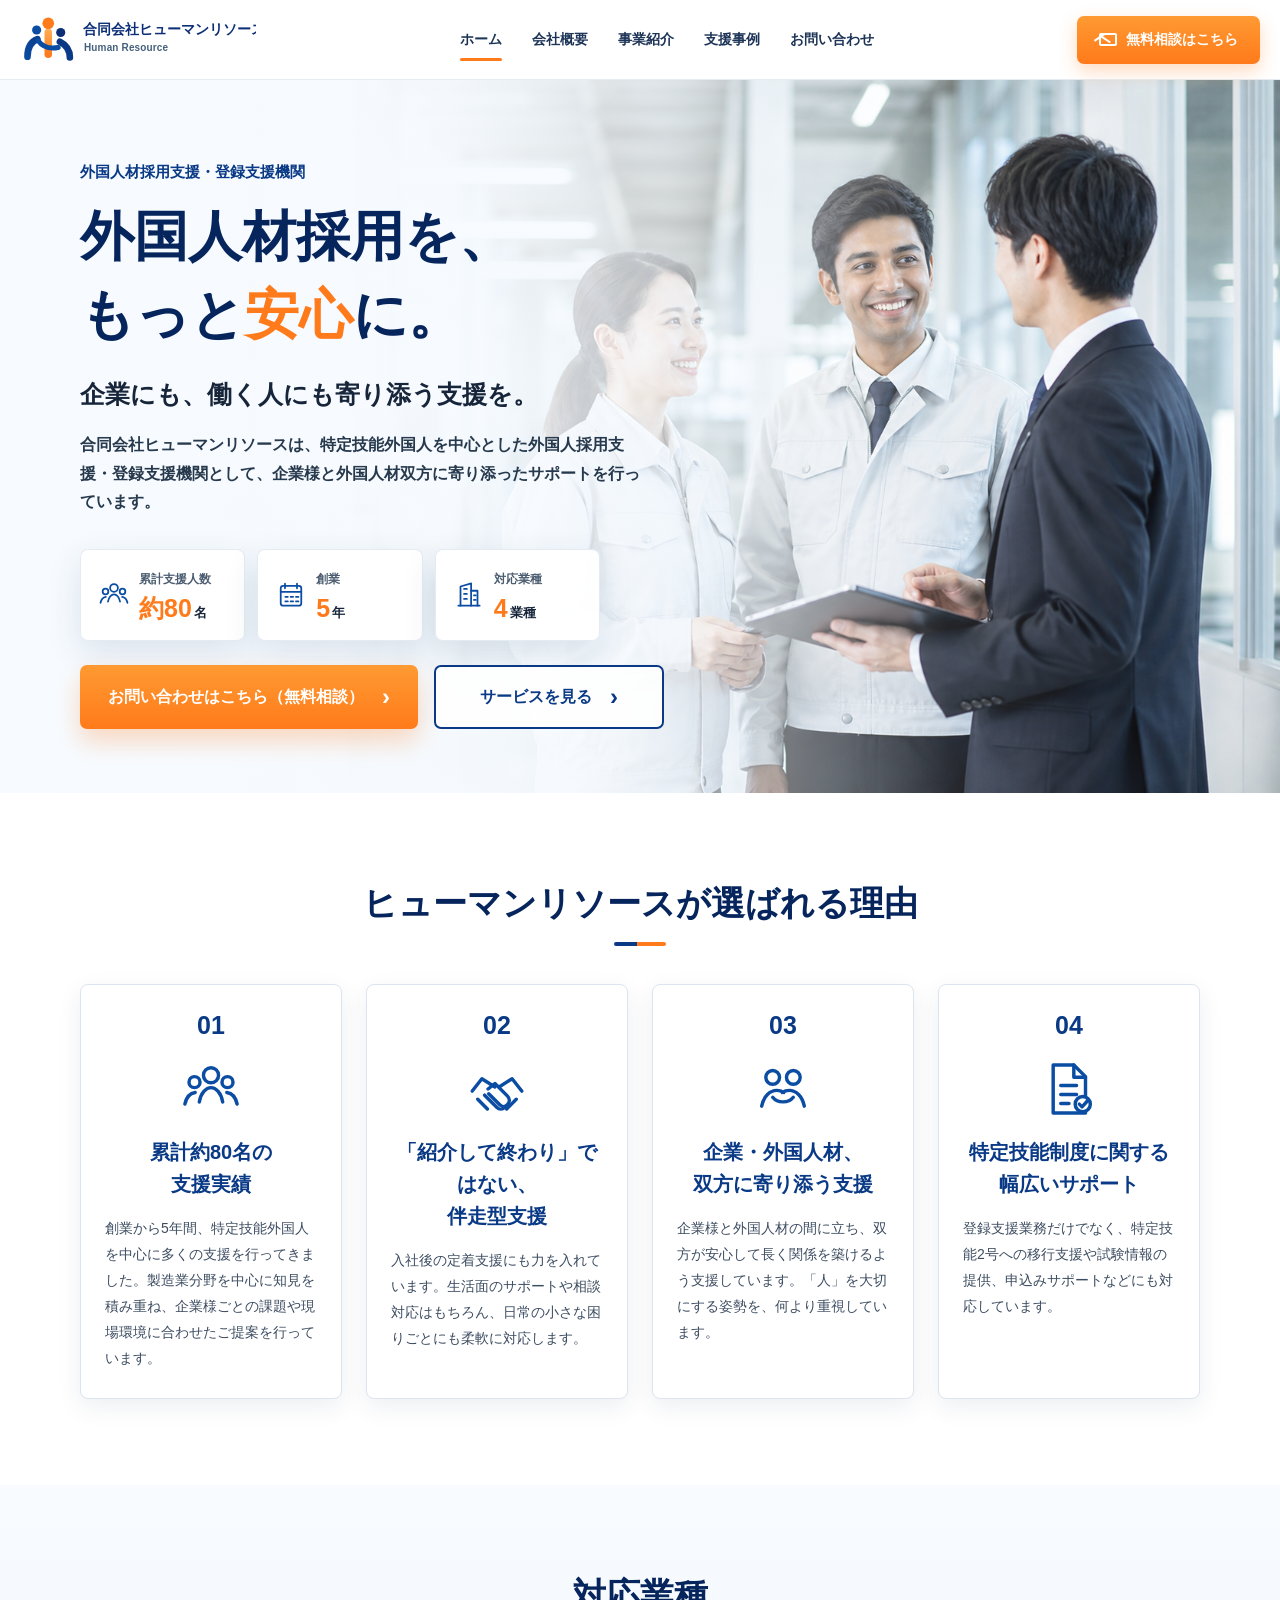
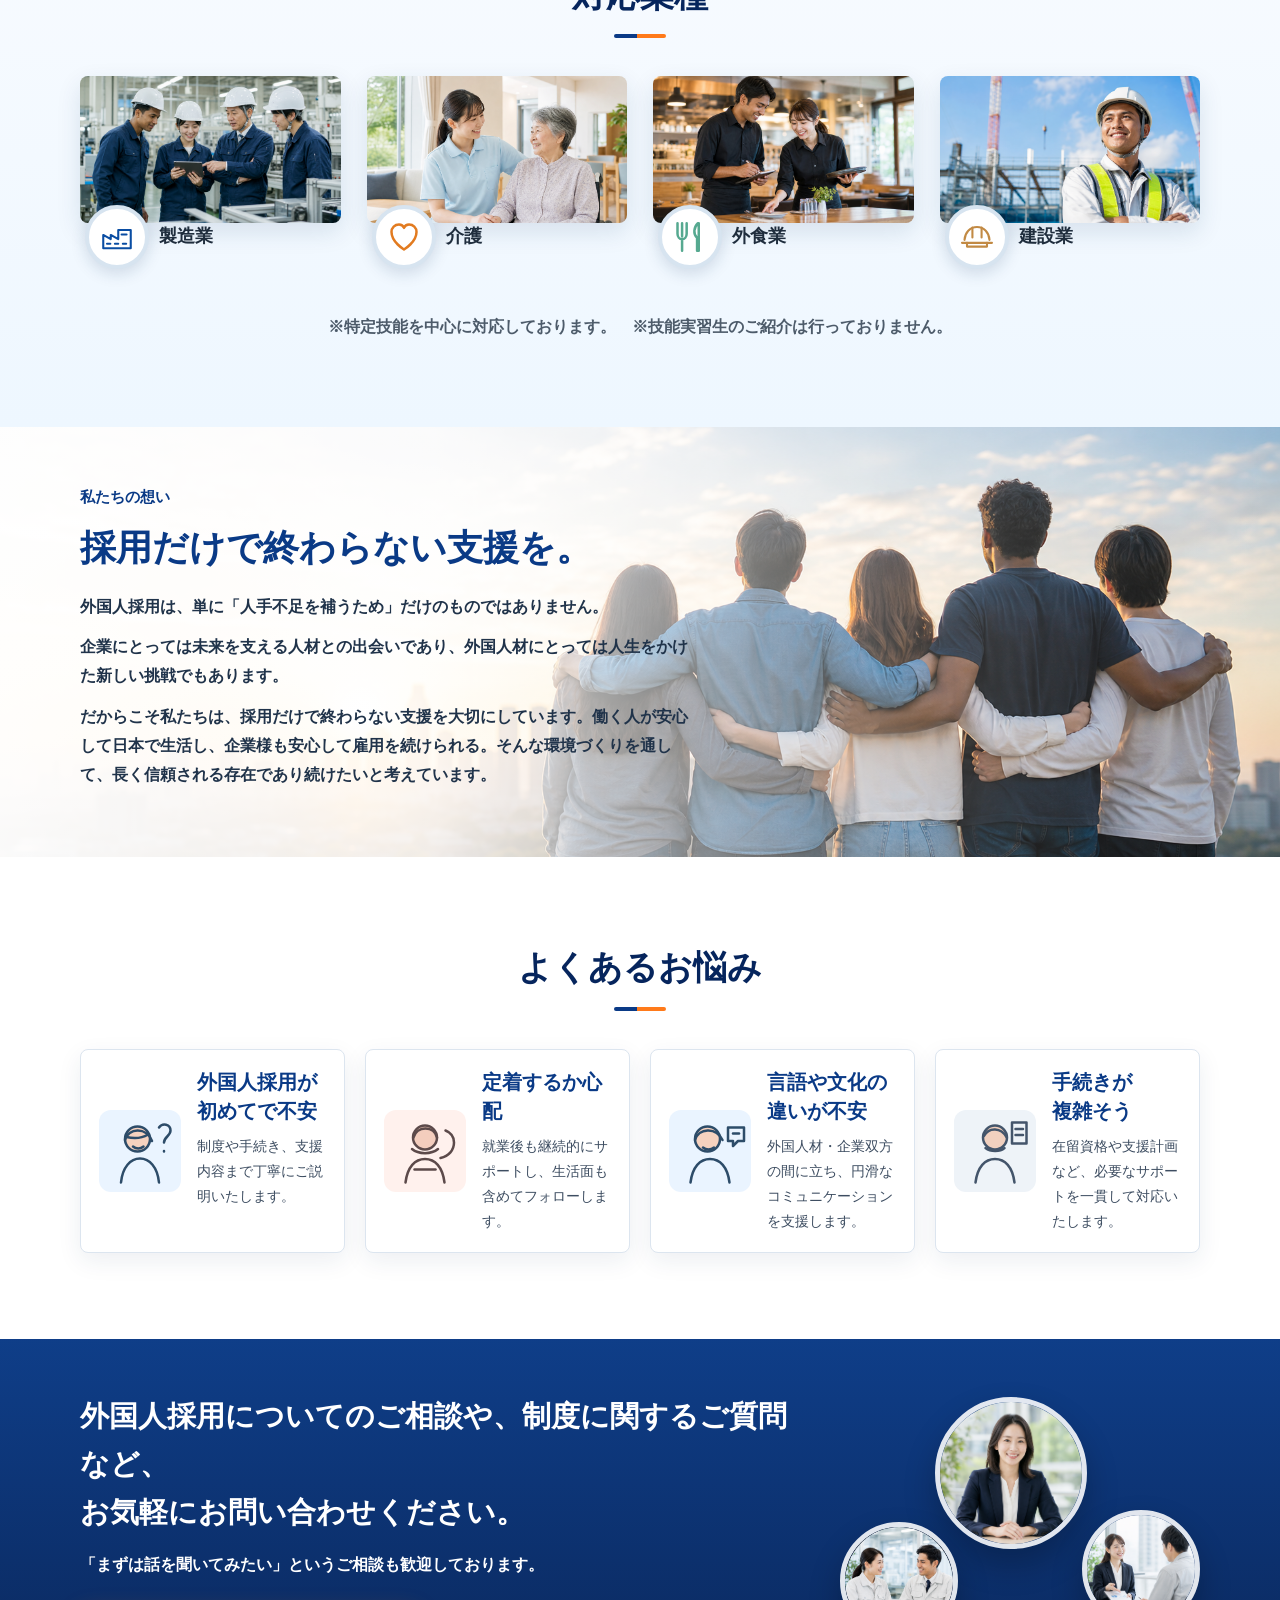
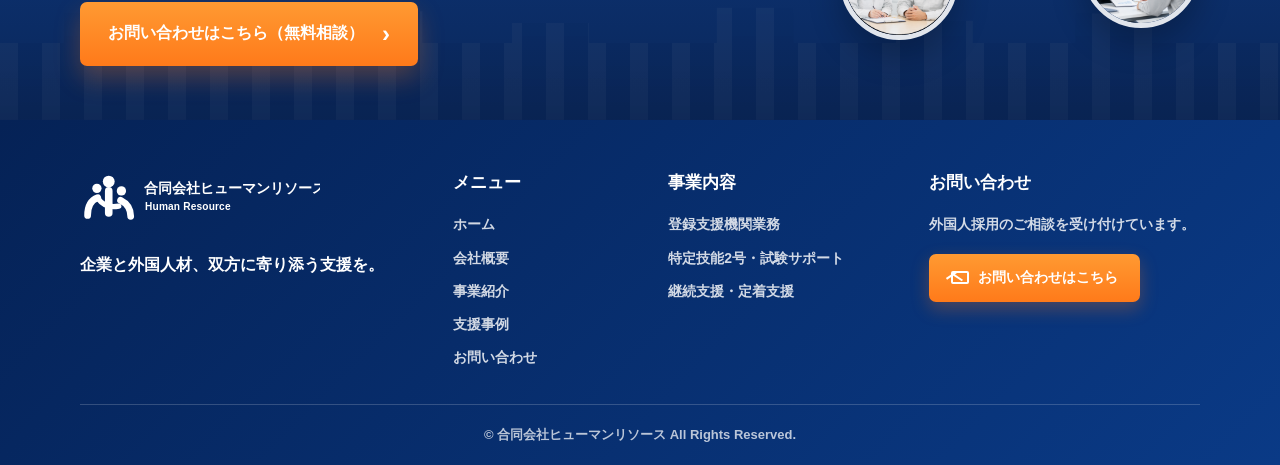
==== index.html @ 95ed6787 "Add website files" ====
<!DOCTYPE html>
<html lang="ja">
<head>
  <meta charset="UTF-8">
  <meta name="viewport" content="width=device-width, initial-scale=1.0">
  <title>合同会社ヒューマンリソース｜外国人材採用支援・登録支援機関</title>
  <meta name="description" content="合同会社ヒューマンリソースは、特定技能外国人を中心とした外国人採用支援・登録支援機関です。企業様と外国人材双方に寄り添い、採用から就業後の生活支援まで一貫してサポートします。">
  <link rel="stylesheet" href="css/style.css">
</head>
<body>
  <header class="site-header">
    <div class="header-inner">
      <a class="logo-link" href="index.html" aria-label="合同会社ヒューマンリソース ホーム">
        <img src="img/logo.svg" alt="合同会社ヒューマンリソース">
      </a>
      <nav class="global-nav" aria-label="メインメニュー">
        <a class="is-active" href="index.html">ホーム</a>
        <a href="company.html">会社概要</a>
        <a href="services.html">事業紹介</a>
        <a href="cases.html">支援事例</a>
        <a href="contact.html">お問い合わせ</a>
      </nav>
      <a class="header-cta" href="contact.html"><span class="mail-icon" aria-hidden="true"></span>無料相談はこちら</a>
    </div>
  </header>

  <main>
    <section class="hero">
      <img class="hero-image" src="img/hero.png" alt="外国人材と企業担当者が明るいオフィスで相談している様子">
      <div class="hero-content">
        <p class="section-kicker">外国人材採用支援・登録支援機関</p>
        <h1>外国人材採用を、<br>もっと<span>安心</span>に。</h1>
        <p class="hero-lead">企業にも、働く人にも寄り添う支援を。</p>
        <p class="hero-copy">合同会社ヒューマンリソースは、特定技能外国人を中心とした外国人採用支援・登録支援機関として、企業様と外国人材双方に寄り添ったサポートを行っています。</p>
        <div class="hero-stats" aria-label="主な実績">
          <div>
            <img src="img/icon-people.svg" alt="">
            <p>累計支援人数</p>
            <strong>約80<span>名</span></strong>
          </div>
          <div>
            <img src="img/icon-calendar.svg" alt="">
            <p>創業</p>
            <strong>5<span>年</span></strong>
          </div>
          <div>
            <img src="img/icon-building.svg" alt="">
            <p>対応業種</p>
            <strong>4<span>業種</span></strong>
          </div>
        </div>
        <div class="hero-actions">
          <a class="button button-primary" href="contact.html">お問い合わせはこちら（無料相談）</a>
          <a class="button button-outline" href="services.html">サービスを見る</a>
        </div>
      </div>
    </section>

    <section class="section">
      <div class="container">
        <div class="section-heading">
          <h2>ヒューマンリソースが選ばれる理由</h2>
        </div>
        <div class="reason-grid">
          <article class="reason-card">
            <p class="reason-number">01</p>
            <img src="img/icon-people.svg" alt="">
            <h3>累計約80名の<br>支援実績</h3>
            <p>創業から5年間、特定技能外国人を中心に多くの支援を行ってきました。製造業分野を中心に知見を積み重ね、企業様ごとの課題や現場環境に合わせたご提案を行っています。</p>
          </article>
          <article class="reason-card">
            <p class="reason-number">02</p>
            <img src="img/icon-handshake.svg" alt="">
            <h3>「紹介して終わり」ではない、<br>伴走型支援</h3>
            <p>入社後の定着支援にも力を入れています。生活面のサポートや相談対応はもちろん、日常の小さな困りごとにも柔軟に対応します。</p>
          </article>
          <article class="reason-card">
            <p class="reason-number">03</p>
            <img src="img/icon-support.svg" alt="">
            <h3>企業・外国人材、<br>双方に寄り添う支援</h3>
            <p>企業様と外国人材の間に立ち、双方が安心して長く関係を築けるよう支援しています。「人」を大切にする姿勢を、何より重視しています。</p>
          </article>
          <article class="reason-card">
            <p class="reason-number">04</p>
            <img src="img/icon-document.svg" alt="">
            <h3>特定技能制度に関する<br>幅広いサポート</h3>
            <p>登録支援業務だけでなく、特定技能2号への移行支援や試験情報の提供、申込みサポートなどにも対応しています。</p>
          </article>
        </div>
      </div>
    </section>

    <section class="section section-tint">
      <div class="container">
        <div class="section-heading">
          <h2>対応業種</h2>
        </div>
        <div class="industry-grid">
          <article class="industry-card">
            <img class="industry-photo" src="img/industry-manufacturing.png" alt="製造業の現場で働くスタッフ">
            <div class="industry-label"><span><img src="img/icon-factory.svg" alt=""></span>製造業</div>
          </article>
          <article class="industry-card">
            <img class="industry-photo" src="img/industry-care.png" alt="介護施設で利用者を支援するスタッフ">
            <div class="industry-label"><span><img src="img/icon-heart.svg" alt=""></span>介護</div>
          </article>
          <article class="industry-card">
            <img class="industry-photo" src="img/industry-food.png" alt="外食業の店舗で接客準備をするスタッフ">
            <div class="industry-label"><span><img src="img/icon-utensils.svg" alt=""></span>外食業</div>
          </article>
          <article class="industry-card">
            <img class="industry-photo" src="img/industry-construction.png" alt="建設現場で働くスタッフ">
            <div class="industry-label"><span><img src="img/icon-hardhat.svg" alt=""></span>建設業</div>
          </article>
        </div>
        <p class="industry-note">※特定技能を中心に対応しております。　※技能実習生のご紹介は行っておりません。</p>
      </div>
    </section>

    <section class="message-band">
      <img src="img/message-banner.png" alt="多様な人々が肩を寄せ合い街を見ている様子">
      <div class="message-content">
        <p class="section-kicker">私たちの想い</p>
        <h2>採用だけで終わらない支援を。</h2>
        <p>外国人採用は、単に「人手不足を補うため」だけのものではありません。</p>
        <p>企業にとっては未来を支える人材との出会いであり、外国人材にとっては人生をかけた新しい挑戦でもあります。</p>
        <p>だからこそ私たちは、採用だけで終わらない支援を大切にしています。働く人が安心して日本で生活し、企業様も安心して雇用を続けられる。そんな環境づくりを通して、長く信頼される存在であり続けたいと考えています。</p>
      </div>
    </section>

    <section class="section">
      <div class="container">
        <div class="section-heading">
          <h2>よくあるお悩み</h2>
        </div>
        <div class="worry-grid">
          <article class="worry-card">
            <img src="img/worry-first.svg" alt="">
            <div>
              <h3>外国人採用が<br>初めてで不安</h3>
              <p>制度や手続き、支援内容まで丁寧にご説明いたします。</p>
            </div>
          </article>
          <article class="worry-card">
            <img src="img/worry-retention.svg" alt="">
            <div>
              <h3>定着するか心配</h3>
              <p>就業後も継続的にサポートし、生活面も含めてフォローします。</p>
            </div>
          </article>
          <article class="worry-card">
            <img src="img/worry-language.svg" alt="">
            <div>
              <h3>言語や文化の<br>違いが不安</h3>
              <p>外国人材・企業双方の間に立ち、円滑なコミュニケーションを支援します。</p>
            </div>
          </article>
          <article class="worry-card">
            <img src="img/worry-paperwork.svg" alt="">
            <div>
              <h3>手続きが<br>複雑そう</h3>
              <p>在留資格や支援計画など、必要なサポートを一貫して対応いたします。</p>
            </div>
          </article>
        </div>
      </div>
    </section>

    <section class="cta-band">
      <div class="cta-inner">
        <div class="cta-copy">
          <h2>外国人採用についてのご相談や、制度に関するご質問など、<br>お気軽にお問い合わせください。</h2>
          <p>「まずは話を聞いてみたい」というご相談も歓迎しております。</p>
          <a class="button button-primary" href="contact.html">お問い合わせはこちら（無料相談）</a>
        </div>
        <div class="cta-photos" aria-hidden="true">
          <img class="photo photo-large" src="img/contact-consultant.png" alt="">
          <img class="photo photo-small photo-one" src="img/contact-workers.png" alt="">
          <img class="photo photo-small photo-two" src="img/contact-meeting.png" alt="">
        </div>
      </div>
    </section>
  </main>

  <footer class="site-footer">
    <div class="footer-inner">
      <div class="footer-brand">
        <img src="img/logo.svg" alt="合同会社ヒューマンリソース">
        <p>企業と外国人材、双方に寄り添う支援を。</p>
      </div>
      <div class="footer-links">
        <h2>メニュー</h2>
        <a href="index.html">ホーム</a>
        <a href="company.html">会社概要</a>
        <a href="services.html">事業紹介</a>
        <a href="cases.html">支援事例</a>
        <a href="contact.html">お問い合わせ</a>
      </div>
      <div class="footer-links">
        <h2>事業内容</h2>
        <a href="services.html#registered">登録支援機関業務</a>
        <a href="services.html#exam">特定技能2号・試験サポート</a>
        <a href="services.html#retention">継続支援・定着支援</a>
      </div>
      <div class="footer-contact">
        <h2>お問い合わせ</h2>
        <p>外国人採用のご相談を受け付けています。</p>
        <a class="footer-button" href="contact.html"><span class="mail-icon" aria-hidden="true"></span>お問い合わせはこちら</a>
      </div>
    </div>
    <p class="copyright">© 合同会社ヒューマンリソース All Rights Reserved.</p>
  </footer>
</body>
</html>
---- css/style.css ----
:root {
  --blue: #0a3a86;
  --blue-dark: #06255d;
  --blue-soft: #eaf4ff;
  --orange: #ff7a1a;
  --orange-dark: #e76609;
  --text: #1f2d3d;
  --muted: #5d6b7a;
  --line: #dce5ef;
  --bg: #f7fbff;
  --white: #fff;
  --shadow: 0 12px 34px rgba(20, 55, 95, .12);
}

* {
  box-sizing: border-box;
}

html {
  scroll-behavior: smooth;
}

body {
  margin: 0;
  color: var(--text);
  font-family: "Hiragino Kaku Gothic ProN", "Yu Gothic", "YuGothic", Meiryo, sans-serif;
  font-size: 16px;
  line-height: 1.8;
  background: var(--white);
  letter-spacing: 0;
}

img {
  display: block;
  max-width: 100%;
}

a {
  color: inherit;
  text-decoration: none;
}

button,
input,
textarea {
  font: inherit;
}

.container {
  width: min(1120px, calc(100% - 40px));
  margin: 0 auto;
}

.site-header {
  position: sticky;
  top: 0;
  z-index: 20;
  background: rgba(255, 255, 255, .96);
  border-bottom: 1px solid rgba(10, 58, 134, .1);
  backdrop-filter: blur(12px);
}

.header-inner {
  display: flex;
  align-items: center;
  justify-content: space-between;
  width: min(1280px, calc(100% - 40px));
  min-height: 78px;
  margin: 0 auto;
  gap: 24px;
}

.logo-link {
  flex: 0 0 auto;
}

.logo-link img {
  width: 236px;
  height: auto;
}

.global-nav {
  display: flex;
  align-items: center;
  justify-content: center;
  gap: 30px;
  color: #1d3457;
  font-size: 14px;
  font-weight: 700;
  white-space: nowrap;
}

.global-nav a {
  position: relative;
  padding: 27px 0;
}

.global-nav a::after {
  position: absolute;
  left: 0;
  right: 0;
  bottom: 18px;
  height: 3px;
  background: var(--orange);
  border-radius: 99px;
  content: "";
  opacity: 0;
  transform: scaleX(.55);
  transition: opacity .2s ease, transform .2s ease;
}

.global-nav a:hover::after,
.global-nav a.is-active::after {
  opacity: 1;
  transform: scaleX(1);
}

.header-cta,
.footer-button {
  display: inline-flex;
  align-items: center;
  justify-content: center;
  min-height: 48px;
  padding: 0 22px;
  gap: 9px;
  border-radius: 7px;
  color: var(--white);
  font-size: 14px;
  font-weight: 800;
  background: linear-gradient(180deg, #ff9a32 0%, var(--orange) 100%);
  box-shadow: 0 7px 18px rgba(255, 122, 26, .28);
  white-space: nowrap;
}

.mail-icon {
  position: relative;
  width: 18px;
  height: 13px;
  border: 2px solid currentColor;
  border-radius: 2px;
  flex: 0 0 auto;
}

.mail-icon::before,
.mail-icon::after {
  position: absolute;
  top: 0;
  width: 12px;
  height: 2px;
  background: currentColor;
  content: "";
  transform-origin: top left;
}

.mail-icon::before {
  left: 0;
  transform: rotate(34deg);
}

.mail-icon::after {
  right: -2px;
  transform: rotate(146deg);
}

.hero {
  position: relative;
  min-height: 650px;
  overflow: hidden;
  background: var(--bg);
}

.hero::before {
  position: absolute;
  inset: 0;
  z-index: 1;
  background:
    linear-gradient(90deg, rgba(247, 251, 255, 1) 0%, rgba(247, 251, 255, .96) 35%, rgba(247, 251, 255, .72) 52%, rgba(247, 251, 255, .14) 74%, rgba(247, 251, 255, 0) 100%);
  content: "";
}

.hero-image {
  position: absolute;
  inset: 0;
  width: 100%;
  height: 100%;
  object-fit: cover;
  object-position: center right;
}

.hero-content {
  position: relative;
  z-index: 2;
  width: min(1120px, calc(100% - 40px));
  margin: 0 auto;
  padding: 78px 0 64px;
}

.section-kicker {
  margin: 0 0 12px;
  color: var(--blue);
  font-size: 15px;
  font-weight: 800;
}

.hero h1 {
  margin: 0;
  color: var(--blue-dark);
  font-size: 54px;
  line-height: 1.45;
  font-weight: 900;
}

.hero h1 span {
  color: var(--orange);
}

.hero-lead {
  margin: 18px 0 14px;
  color: #17253a;
  font-size: 25px;
  font-weight: 800;
}

.hero-copy {
  max-width: 565px;
  margin: 0;
  color: #27394d;
  font-weight: 600;
}

.hero-stats {
  display: grid;
  grid-template-columns: repeat(3, 1fr);
  width: min(520px, 100%);
  gap: 12px;
  margin: 32px 0 24px;
}

.hero-stats div {
  display: grid;
  grid-template-columns: 42px 1fr;
  align-items: center;
  min-height: 92px;
  padding: 16px;
  background: rgba(255, 255, 255, .96);
  border: 1px solid rgba(10, 58, 134, .1);
  border-radius: 8px;
  box-shadow: var(--shadow);
}

.hero-stats img {
  grid-row: span 2;
  width: 34px;
}

.hero-stats p {
  margin: 0;
  color: #4b5c70;
  font-size: 12px;
  font-weight: 800;
}

.hero-stats strong {
  color: var(--orange);
  font-size: 25px;
  line-height: 1;
}

.hero-stats span {
  margin-left: 2px;
  color: #17253a;
  font-size: 13px;
}

.hero-actions {
  display: flex;
  flex-wrap: wrap;
  gap: 16px;
}

.button {
  display: inline-flex;
  align-items: center;
  justify-content: center;
  min-width: 230px;
  min-height: 64px;
  padding: 0 28px;
  border-radius: 7px;
  font-weight: 900;
  transition: transform .2s ease, box-shadow .2s ease, background .2s ease;
}

.button::after {
  margin-left: 18px;
  font-size: 24px;
  line-height: 1;
  content: "›";
}

.button:hover {
  transform: translateY(-2px);
}

.button-primary {
  color: var(--white);
  background: linear-gradient(180deg, #ff9a32 0%, var(--orange) 100%);
  box-shadow: 0 12px 26px rgba(255, 122, 26, .28);
}

.button-outline {
  color: var(--blue);
  background: rgba(255, 255, 255, .9);
  border: 2px solid var(--blue);
}

.section {
  padding: 86px 0;
}

.section-tint {
  background: linear-gradient(180deg, #f8fbff 0%, #eef7ff 100%);
}

.section-heading {
  margin-bottom: 38px;
  text-align: center;
}

.section-heading h2,
.content-title {
  margin: 0;
  color: var(--blue-dark);
  font-size: 34px;
  line-height: 1.45;
  font-weight: 900;
}

.section-heading h2::after {
  display: block;
  width: 52px;
  height: 4px;
  margin: 14px auto 0;
  background: linear-gradient(90deg, var(--blue) 0 45%, var(--orange) 45% 100%);
  border-radius: 99px;
  content: "";
}

.reason-grid {
  display: grid;
  grid-template-columns: repeat(4, 1fr);
  gap: 24px;
}

.reason-card {
  min-height: 330px;
  padding: 28px 24px 26px;
  text-align: center;
  background: var(--white);
  border: 1px solid var(--line);
  border-radius: 8px;
  box-shadow: 0 8px 24px rgba(20, 55, 95, .08);
}

.reason-number {
  margin: 0;
  color: var(--blue);
  font-size: 25px;
  font-weight: 900;
  line-height: 1;
}

.reason-card img {
  width: 66px;
  height: 66px;
  margin: 18px auto 14px;
}

.reason-card h3 {
  margin: 0 0 16px;
  color: var(--blue);
  font-size: 20px;
  line-height: 1.6;
  font-weight: 900;
}

.reason-card p:not(.reason-number) {
  margin: 0;
  color: #3d4d61;
  font-size: 14px;
  line-height: 1.85;
  text-align: left;
}

.industry-grid {
  display: grid;
  grid-template-columns: repeat(4, 1fr);
  gap: 26px;
}

.industry-card {
  position: relative;
  padding-bottom: 28px;
}

.industry-photo {
  width: 100%;
  aspect-ratio: 16 / 9;
  object-fit: cover;
  border-radius: 8px;
  box-shadow: 0 9px 24px rgba(20, 55, 95, .12);
}

.industry-label {
  display: flex;
  align-items: center;
  gap: 10px;
  margin-top: -18px;
  padding-left: 5px;
  color: #1f2d3d;
  font-size: 18px;
  font-weight: 900;
}

.industry-label span {
  display: grid;
  place-items: center;
  width: 64px;
  height: 64px;
  background: var(--white);
  border: 4px solid #d7e4f0;
  border-radius: 50%;
  box-shadow: 0 5px 15px rgba(20, 55, 95, .15);
}

.industry-label img {
  width: 40px;
  height: 40px;
}

.industry-note,
.sub-note {
  margin: 16px 0 0;
  color: #4d5b6a;
  text-align: center;
  font-weight: 700;
}

.message-band {
  position: relative;
  min-height: 380px;
  overflow: hidden;
}

.message-band::after {
  position: absolute;
  inset: 0;
  background: linear-gradient(90deg, rgba(255, 255, 255, .96) 0%, rgba(255, 255, 255, .85) 34%, rgba(255, 255, 255, .18) 72%, rgba(255, 255, 255, 0) 100%);
  content: "";
}

.message-band > img {
  position: absolute;
  inset: 0;
  width: 100%;
  height: 100%;
  object-fit: cover;
  object-position: center right;
}

.message-content {
  position: relative;
  z-index: 1;
  width: min(1120px, calc(100% - 40px));
  margin: 0 auto;
  padding: 56px 0;
}

.message-content h2 {
  max-width: 600px;
  margin: 0 0 18px;
  color: var(--blue);
  font-size: 36px;
  line-height: 1.45;
  font-weight: 900;
}

.message-content p:not(.section-kicker) {
  max-width: 610px;
  margin: 0 0 12px;
  color: #20334a;
  font-weight: 700;
}

.worry-grid {
  display: grid;
  grid-template-columns: repeat(4, 1fr);
  gap: 20px;
}

.worry-card {
  display: grid;
  grid-template-columns: 82px 1fr;
  gap: 16px;
  min-height: 170px;
  padding: 18px;
  background: var(--white);
  border: 1px solid var(--line);
  border-radius: 8px;
  box-shadow: 0 8px 24px rgba(20, 55, 95, .08);
}

.worry-card img {
  width: 82px;
  height: 82px;
  align-self: center;
}

.worry-card h3 {
  margin: 0 0 8px;
  color: var(--blue);
  font-size: 20px;
  line-height: 1.45;
  font-weight: 900;
}

.worry-card p {
  margin: 0;
  color: #3d4d61;
  font-size: 14px;
}

.cta-band {
  position: relative;
  overflow: hidden;
  color: var(--white);
  background:
    linear-gradient(180deg, rgba(10, 58, 134, .98), rgba(5, 34, 86, .98)),
    linear-gradient(90deg, rgba(255, 255, 255, .04) 1px, transparent 1px);
  background-size: auto, 70px 100%;
}

.cta-band::before {
  position: absolute;
  left: 0;
  right: 0;
  bottom: 0;
  height: 118px;
  background:
    linear-gradient(to top, rgba(0, 0, 0, .14), transparent),
    repeating-linear-gradient(90deg, rgba(255, 255, 255, .07) 0 18px, transparent 18px 42px);
  clip-path: polygon(0 35%, 5% 35%, 5% 10%, 9% 10%, 9% 35%, 15% 35%, 15% 22%, 20% 22%, 20% 35%, 28% 35%, 28% 8%, 33% 8%, 33% 35%, 40% 35%, 40% 18%, 46% 18%, 46% 35%, 56% 35%, 56% 5%, 62% 5%, 62% 35%, 70% 35%, 70% 16%, 76% 16%, 76% 35%, 84% 35%, 84% 10%, 90% 10%, 90% 35%, 100% 35%, 100% 100%, 0 100%);
  content: "";
  opacity: .55;
}

.cta-inner {
  position: relative;
  z-index: 1;
  display: flex;
  align-items: center;
  justify-content: space-between;
  width: min(1120px, calc(100% - 40px));
  min-height: 310px;
  margin: 0 auto;
  gap: 42px;
  padding: 54px 0;
}

.cta-copy {
  max-width: 720px;
}

.cta-copy h2 {
  margin: 0 0 14px;
  font-size: 29px;
  line-height: 1.65;
  font-weight: 900;
}

.cta-copy p {
  margin: 0 0 22px;
  font-weight: 700;
}

.cta-photos {
  position: relative;
  width: 360px;
  height: 225px;
  flex: 0 0 360px;
}

.photo {
  position: absolute;
  object-fit: cover;
  border: 5px solid rgba(255, 255, 255, .88);
  border-radius: 50%;
  box-shadow: 0 16px 32px rgba(0, 0, 0, .24);
}

.photo-large {
  top: -20px;
  left: 95px;
  width: 152px;
  height: 152px;
}

.photo-small {
  width: 118px;
  height: 118px;
}

.photo-one {
  left: 0;
  bottom: 2px;
}

.photo-two {
  right: 0;
  bottom: 14px;
}

.cta-band.compact .cta-inner {
  min-height: 240px;
}

.page-hero {
  padding: 76px 0;
  color: var(--white);
  background:
    linear-gradient(100deg, rgba(6, 37, 93, .97), rgba(10, 58, 134, .88)),
    url("../img/hero.png") center right / cover;
}

.page-hero h1 {
  margin: 0 0 10px;
  font-size: 44px;
  line-height: 1.35;
  font-weight: 900;
}

.page-hero p {
  max-width: 720px;
  margin: 0;
  font-weight: 700;
}

.page-hero .section-kicker {
  color: #ffbc79;
}

.two-column {
  display: grid;
  grid-template-columns: .8fr 1.2fr;
  gap: 64px;
  align-items: start;
}

.prose p,
.feature-panel p,
.service-body p,
.case-card p,
.contact-intro p {
  margin: 0 0 14px;
  color: #344457;
  font-weight: 600;
}

.table-wrap {
  overflow-x: auto;
  background: var(--white);
  border: 1px solid var(--line);
  border-radius: 8px;
  box-shadow: 0 8px 24px rgba(20, 55, 95, .08);
}

.company-table {
  width: 100%;
  border-collapse: collapse;
  min-width: 640px;
}

.company-table th,
.company-table td {
  padding: 22px 28px;
  border-bottom: 1px solid var(--line);
  text-align: left;
}

.company-table tr:last-child th,
.company-table tr:last-child td {
  border-bottom: 0;
}

.company-table th {
  width: 220px;
  color: var(--blue);
  background: #f1f7ff;
  font-weight: 900;
}

.feature-block {
  display: grid;
  grid-template-columns: repeat(2, 1fr);
  gap: 28px;
}

.feature-panel,
.service-card,
.case-card,
.contact-form,
.contact-photo-panel {
  background: var(--white);
  border: 1px solid var(--line);
  border-radius: 8px;
  box-shadow: 0 8px 24px rgba(20, 55, 95, .08);
}

.feature-panel {
  padding: 34px;
}

.feature-panel h2,
.service-body h2,
.case-card h2,
.contact-intro h2 {
  margin: 0 0 16px;
  color: var(--blue-dark);
  font-size: 28px;
  line-height: 1.5;
  font-weight: 900;
}

.service-list .container {
  display: grid;
  gap: 26px;
}

.service-card {
  display: grid;
  grid-template-columns: 110px 1fr;
  gap: 28px;
  padding: 34px;
  scroll-margin-top: 110px;
}

.service-icon {
  display: grid;
  place-items: center;
  width: 94px;
  height: 94px;
  background: #f1f7ff;
  border-radius: 50%;
}

.service-icon img {
  width: 62px;
  height: 62px;
}

.service-body h3 {
  margin: 22px 0 10px;
  color: var(--blue);
  font-size: 19px;
  font-weight: 900;
}

.check-list {
  display: grid;
  grid-template-columns: repeat(2, minmax(0, 1fr));
  gap: 10px 18px;
  margin: 0;
  padding: 0;
  list-style: none;
}

.check-list li {
  position: relative;
  padding-left: 26px;
  color: #344457;
  font-weight: 700;
}

.check-list li::before {
  position: absolute;
  left: 0;
  top: .55em;
  width: 14px;
  height: 14px;
  background: var(--orange);
  border-radius: 50%;
  content: "";
}

.check-list li::after {
  position: absolute;
  left: 4px;
  top: calc(.55em + 3px);
  width: 6px;
  height: 3px;
  border-left: 2px solid var(--white);
  border-bottom: 2px solid var(--white);
  content: "";
  transform: rotate(-45deg);
}

.case-grid {
  display: grid;
  gap: 28px;
}

.case-card {
  display: grid;
  grid-template-columns: 360px 1fr;
  gap: 30px;
  overflow: hidden;
}

.case-card img {
  width: 100%;
  height: 100%;
  min-height: 280px;
  object-fit: cover;
}

.case-card > div {
  padding: 34px 34px 34px 0;
}

.case-label {
  display: inline-flex;
  align-items: center;
  min-height: 34px;
  margin: 0 0 12px;
  padding: 0 14px;
  color: var(--blue);
  background: #eaf4ff;
  border-radius: 99px;
  font-size: 14px;
  font-weight: 900;
}

.stats-grid {
  display: grid;
  grid-template-columns: repeat(4, 1fr);
  gap: 22px;
}

.stat-card {
  min-height: 180px;
  padding: 28px 20px;
  text-align: center;
  background: var(--white);
  border: 1px solid var(--line);
  border-radius: 8px;
  box-shadow: 0 8px 24px rgba(20, 55, 95, .08);
}

.stat-card p {
  margin: 0 0 12px;
  color: var(--blue);
  font-weight: 900;
}

.stat-card strong {
  display: block;
  color: var(--orange);
  font-size: 48px;
  line-height: 1.15;
}

.stat-card strong span {
  margin-left: 3px;
  color: #17253a;
  font-size: 18px;
}

.stat-card small {
  display: block;
  margin-top: 10px;
  color: #526174;
  font-weight: 700;
}

.contact-layout {
  display: grid;
  grid-template-columns: .9fr 1.1fr;
  gap: 42px;
  align-items: start;
}

.contact-photo-panel {
  margin: 24px 0;
  overflow: hidden;
}

.contact-photo-panel img {
  width: 100%;
  aspect-ratio: 16 / 10;
  object-fit: cover;
}

.contact-message {
  padding: 22px 24px;
  color: var(--blue);
  background: #f1f7ff;
  border-left: 5px solid var(--orange);
  border-radius: 8px;
  font-weight: 900;
}

.contact-form {
  display: grid;
  gap: 18px;
  padding: 34px;
}

.contact-form label {
  display: grid;
  gap: 7px;
}

.contact-form span {
  color: var(--blue-dark);
  font-weight: 900;
}

.contact-form input,
.contact-form textarea {
  width: 100%;
  padding: 14px 16px;
  border: 1px solid #cfdbe8;
  border-radius: 7px;
  color: var(--text);
  background: #fbfdff;
}

.contact-form input:focus,
.contact-form textarea:focus {
  border-color: var(--blue);
  outline: 3px solid rgba(10, 58, 134, .13);
}

.form-button {
  width: 100%;
  margin-top: 4px;
  border: 0;
  cursor: pointer;
}

.site-footer {
  color: var(--white);
  background: linear-gradient(135deg, #052256 0%, #0a3a86 100%);
}

.footer-inner {
  display: grid;
  grid-template-columns: 1.5fr .8fr 1fr 1.2fr;
  gap: 34px;
  width: min(1120px, calc(100% - 40px));
  margin: 0 auto;
  padding: 48px 0 34px;
}

.footer-brand img {
  width: 240px;
  max-width: 100%;
  filter: brightness(0) invert(1);
}

.footer-brand p {
  margin: 22px 0 0;
  font-weight: 800;
}

.footer-links,
.footer-contact {
  display: flex;
  flex-direction: column;
  gap: 8px;
}

.footer-links h2,
.footer-contact h2 {
  margin: 0 0 6px;
  font-size: 17px;
  font-weight: 900;
}

.footer-links a,
.footer-contact p {
  margin: 0;
  color: rgba(255, 255, 255, .82);
  font-size: 14px;
  font-weight: 700;
}

.footer-button {
  width: fit-content;
  margin-top: 8px;
}

.copyright {
  width: min(1120px, calc(100% - 40px));
  margin: 0 auto;
  padding: 18px 0;
  border-top: 1px solid rgba(255, 255, 255, .18);
  color: rgba(255, 255, 255, .72);
  text-align: center;
  font-size: 13px;
  font-weight: 700;
}

@media (max-width: 1080px) {
  .header-inner {
    flex-wrap: wrap;
    justify-content: center;
    padding: 12px 0;
  }

  .global-nav {
    order: 3;
    width: 100%;
    flex-wrap: wrap;
    gap: 12px 24px;
  }

  .global-nav a {
    padding: 6px 0 10px;
  }

  .global-nav a::after {
    bottom: 2px;
  }

  .reason-grid,
  .industry-grid,
  .worry-grid,
  .stats-grid {
    grid-template-columns: repeat(2, 1fr);
  }

  .cta-inner,
  .contact-layout,
  .two-column {
    grid-template-columns: 1fr;
  }

  .cta-inner {
    display: grid;
  }

  .cta-photos {
    width: 340px;
    margin: 0 auto;
  }

  .footer-inner {
    grid-template-columns: repeat(2, 1fr);
  }
}

@media (max-width: 760px) {
  body {
    font-size: 15px;
  }

  .container,
  .header-inner,
  .hero-content,
  .message-content,
  .cta-inner,
  .footer-inner,
  .copyright {
    width: min(100% - 28px, 1120px);
  }

  .header-inner {
    gap: 12px;
  }

  .logo-link img {
    width: 220px;
  }

  .header-cta {
    width: 100%;
  }

  .global-nav {
    justify-content: flex-start;
    overflow-x: auto;
    flex-wrap: nowrap;
    padding-bottom: 4px;
    font-size: 13px;
  }

  .hero {
    min-height: auto;
    background: #f5fbff;
  }

  .hero::before {
    background: linear-gradient(180deg, rgba(247, 251, 255, .94) 0%, rgba(247, 251, 255, .96) 72%, rgba(247, 251, 255, 1) 100%);
  }

  .hero-image {
    height: 360px;
    object-position: 65% center;
    opacity: .42;
  }

  .hero-content {
    padding: 46px 0;
  }

  .hero h1 {
    font-size: 36px;
  }

  .hero-lead {
    font-size: 21px;
  }

  .hero-stats {
    grid-template-columns: 1fr;
  }

  .hero-stats div {
    grid-template-columns: 54px 1fr;
  }

  .hero-stats img {
    width: 44px;
  }

  .hero-actions,
  .button {
    width: 100%;
  }

  .section {
    padding: 58px 0;
  }

  .section-heading h2,
  .content-title,
  .message-content h2 {
    font-size: 28px;
  }

  .reason-grid,
  .industry-grid,
  .worry-grid,
  .stats-grid,
  .feature-block {
    grid-template-columns: 1fr;
  }

  .message-band {
    min-height: auto;
  }

  .message-band > img {
    position: relative;
    height: 230px;
  }

  .message-band::after {
    display: none;
  }

  .message-content {
    padding: 34px 0 44px;
  }

  .worry-card {
    grid-template-columns: 78px 1fr;
  }

  .cta-copy h2 {
    font-size: 23px;
  }

  .cta-photos {
    width: 280px;
    height: 190px;
  }

  .photo-large {
    left: 75px;
    width: 130px;
    height: 130px;
  }

  .photo-small {
    width: 98px;
    height: 98px;
  }

  .page-hero {
    padding: 54px 0;
  }

  .page-hero h1 {
    font-size: 34px;
  }

  .service-card,
  .case-card,
  .contact-layout {
    display: grid;
    grid-template-columns: 1fr;
  }

  .service-card,
  .feature-panel,
  .contact-form {
    padding: 24px;
  }

  .service-icon {
    width: 78px;
    height: 78px;
  }

  .service-icon img {
    width: 52px;
    height: 52px;
  }

  .check-list {
    grid-template-columns: 1fr;
  }

  .case-card img {
    min-height: 220px;
  }

  .case-card > div {
    padding: 24px;
  }

  .company-table {
    min-width: 560px;
  }

  .footer-inner {
    grid-template-columns: 1fr;
  }
}
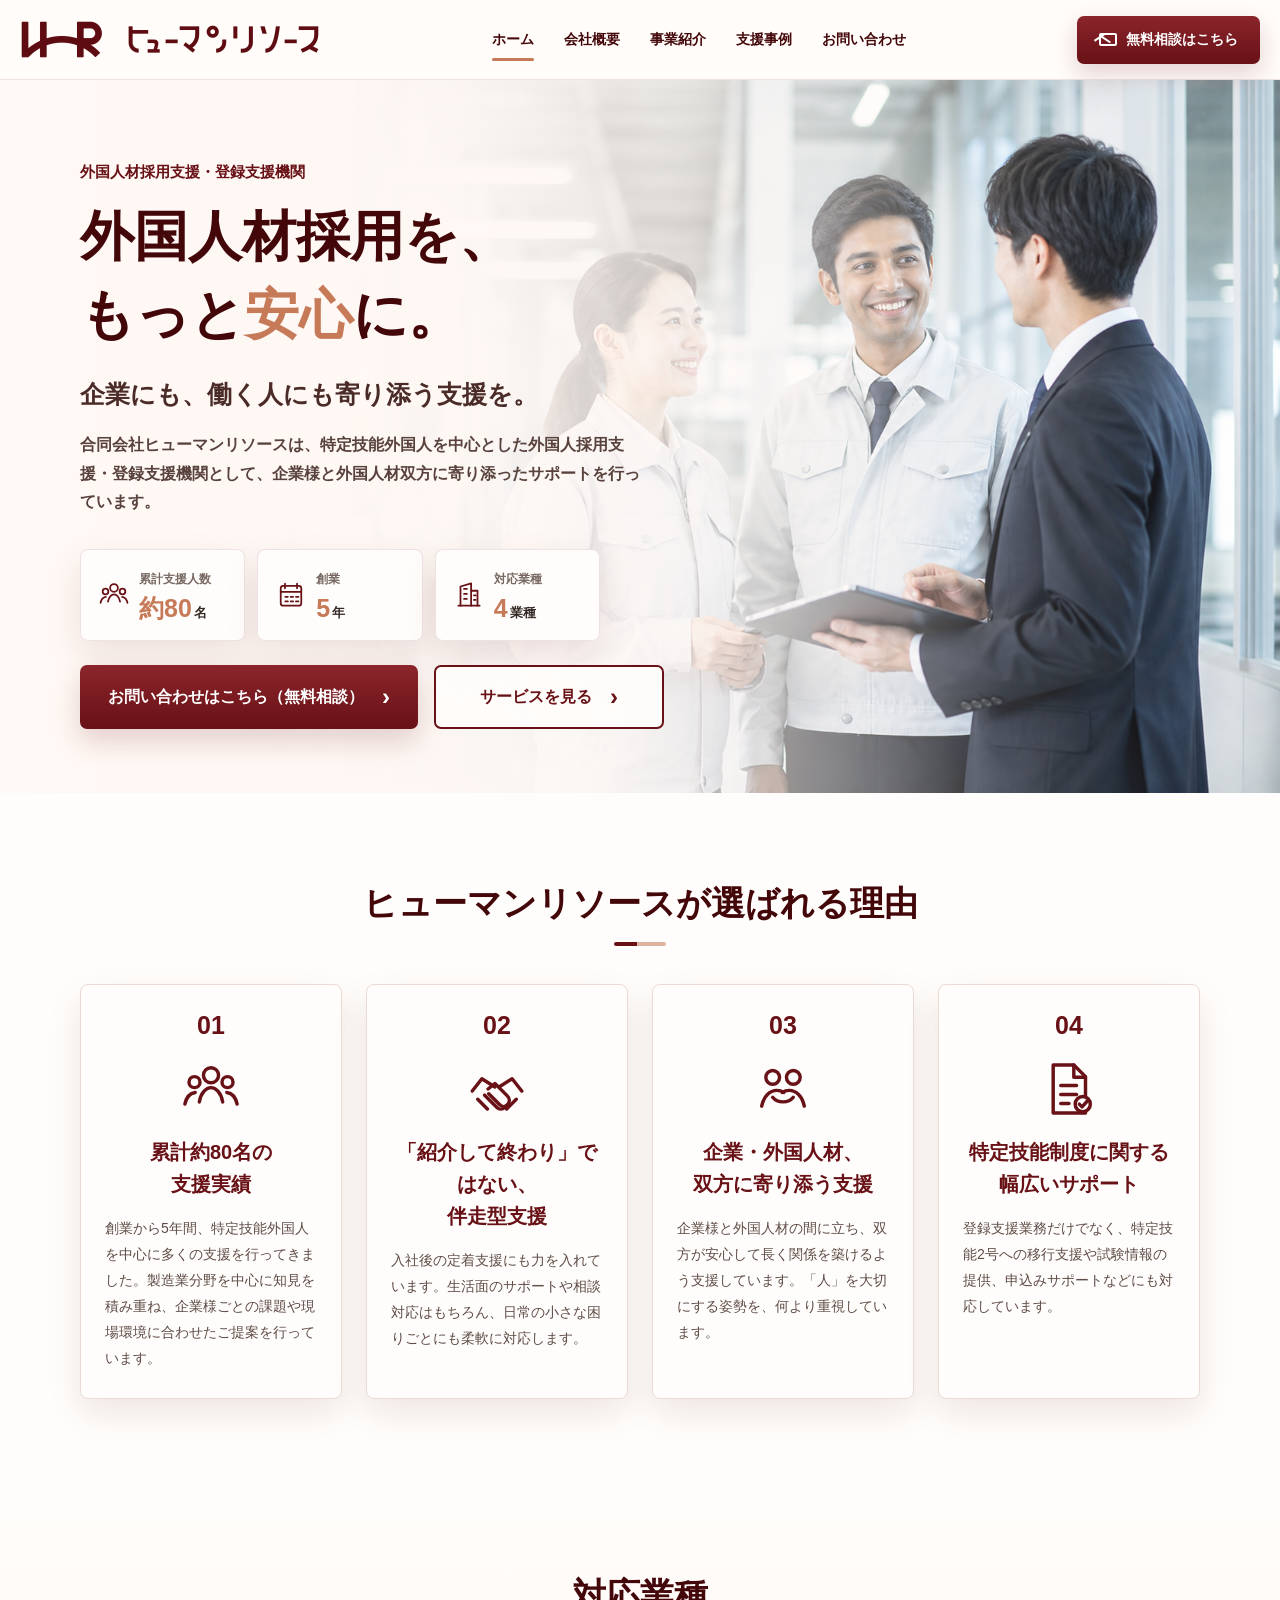
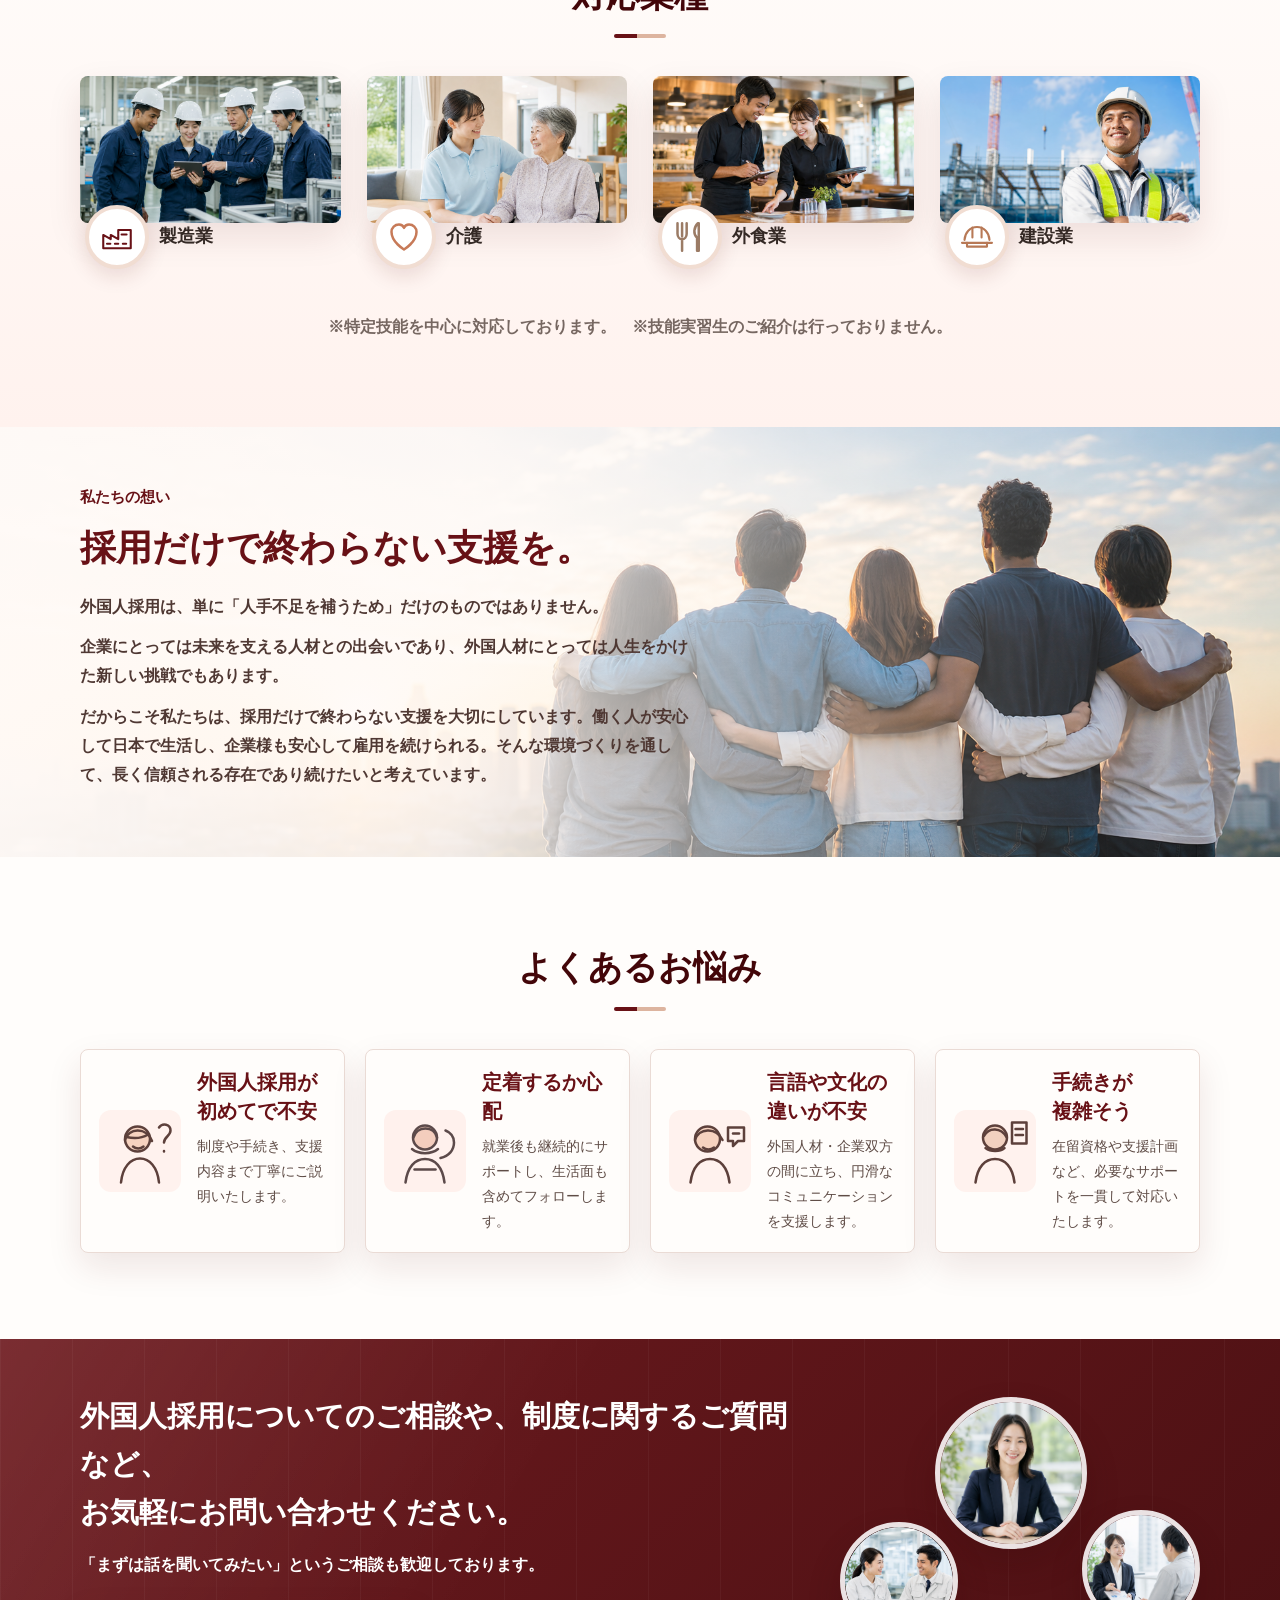
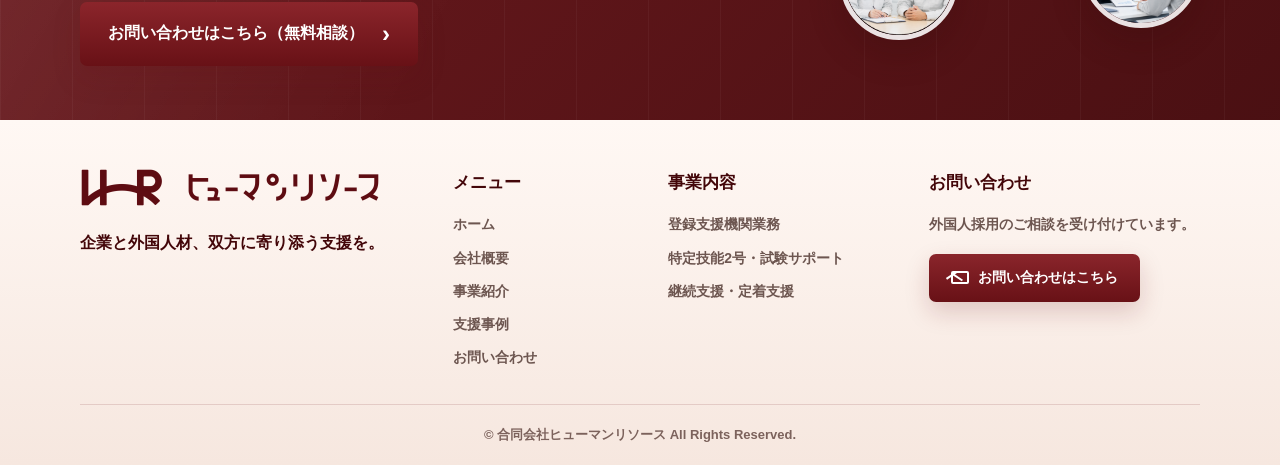
==== commit dbce64f3: "Refresh design with new logo" ====
--- a/index.html
+++ b/index.html
@@ -11,7 +11,7 @@
   <header class="site-header">
     <div class="header-inner">
       <a class="logo-link" href="index.html" aria-label="合同会社ヒューマンリソース ホーム">
-        <img src="img/logo.svg" alt="合同会社ヒューマンリソース">
+        <img src="img/logo-hr.png" alt="合同会社ヒューマンリソース">
       </a>
       <nav class="global-nav" aria-label="メインメニュー">
         <a class="is-active" href="index.html">ホーム</a>
@@ -185,7 +185,7 @@
   <footer class="site-footer">
     <div class="footer-inner">
       <div class="footer-brand">
-        <img src="img/logo.svg" alt="合同会社ヒューマンリソース">
+        <img src="img/logo-hr.png" alt="合同会社ヒューマンリソース">
         <p>企業と外国人材、双方に寄り添う支援を。</p>
       </div>
       <div class="footer-links">
--- a/css/style.css
+++ b/css/style.css
@@ -1,15 +1,15 @@
 :root {
-  --blue: #0a3a86;
-  --blue-dark: #06255d;
-  --blue-soft: #eaf4ff;
-  --orange: #ff7a1a;
-  --orange-dark: #e76609;
-  --text: #1f2d3d;
-  --muted: #5d6b7a;
-  --line: #dce5ef;
-  --bg: #f7fbff;
+  --blue: #681116;
+  --blue-dark: #430609;
+  --blue-soft: #fff2ee;
+  --orange: #c77a58;
+  --orange-dark: #9f4a38;
+  --text: #342925;
+  --muted: #766761;
+  --line: #eadbd5;
+  --bg: #fff8f4;
   --white: #fff;
-  --shadow: 0 12px 34px rgba(20, 55, 95, .12);
+  --shadow: 0 14px 34px rgba(87, 22, 18, .1);
 }
 
 * {
@@ -26,7 +26,7 @@
   font-family: "Hiragino Kaku Gothic ProN", "Yu Gothic", "YuGothic", Meiryo, sans-serif;
   font-size: 16px;
   line-height: 1.8;
-  background: var(--white);
+  background: #fffdfb;
   letter-spacing: 0;
 }
 
@@ -55,8 +55,8 @@
   position: sticky;
   top: 0;
   z-index: 20;
-  background: rgba(255, 255, 255, .96);
-  border-bottom: 1px solid rgba(10, 58, 134, .1);
+  background: rgba(255, 252, 249, .96);
+  border-bottom: 1px solid rgba(104, 17, 22, .1);
   backdrop-filter: blur(12px);
 }
 
@@ -75,7 +75,7 @@
 }
 
 .logo-link img {
-  width: 236px;
+  width: 300px;
   height: auto;
 }
 
@@ -84,7 +84,7 @@
   align-items: center;
   justify-content: center;
   gap: 30px;
-  color: #1d3457;
+  color: var(--blue-dark);
   font-size: 14px;
   font-weight: 700;
   white-space: nowrap;
@@ -127,8 +127,8 @@
   color: var(--white);
   font-size: 14px;
   font-weight: 800;
-  background: linear-gradient(180deg, #ff9a32 0%, var(--orange) 100%);
-  box-shadow: 0 7px 18px rgba(255, 122, 26, .28);
+  background: linear-gradient(180deg, #8a252b 0%, var(--blue) 100%);
+  box-shadow: 0 10px 24px rgba(104, 17, 22, .18);
   white-space: nowrap;
 }
 
@@ -174,7 +174,7 @@
   inset: 0;
   z-index: 1;
   background:
-    linear-gradient(90deg, rgba(247, 251, 255, 1) 0%, rgba(247, 251, 255, .96) 35%, rgba(247, 251, 255, .72) 52%, rgba(247, 251, 255, .14) 74%, rgba(247, 251, 255, 0) 100%);
+    linear-gradient(90deg, rgba(255, 248, 244, 1) 0%, rgba(255, 248, 244, .96) 36%, rgba(255, 248, 244, .72) 56%, rgba(255, 248, 244, .18) 78%, rgba(255, 248, 244, 0) 100%);
   content: "";
 }
 
@@ -216,7 +216,7 @@
 
 .hero-lead {
   margin: 18px 0 14px;
-  color: #17253a;
+  color: #4a2b27;
   font-size: 25px;
   font-weight: 800;
 }
@@ -224,7 +224,7 @@
 .hero-copy {
   max-width: 565px;
   margin: 0;
-  color: #27394d;
+  color: #59423d;
   font-weight: 600;
 }
 
@@ -242,8 +242,8 @@
   align-items: center;
   min-height: 92px;
   padding: 16px;
-  background: rgba(255, 255, 255, .96);
-  border: 1px solid rgba(10, 58, 134, .1);
+  background: rgba(255, 253, 251, .96);
+  border: 1px solid rgba(104, 17, 22, .11);
   border-radius: 8px;
   box-shadow: var(--shadow);
 }
@@ -255,7 +255,7 @@
 
 .hero-stats p {
   margin: 0;
-  color: #4b5c70;
+  color: var(--muted);
   font-size: 12px;
   font-weight: 800;
 }
@@ -268,7 +268,7 @@
 
 .hero-stats span {
   margin-left: 2px;
-  color: #17253a;
+  color: var(--text);
   font-size: 13px;
 }
 
@@ -303,13 +303,13 @@
 
 .button-primary {
   color: var(--white);
-  background: linear-gradient(180deg, #ff9a32 0%, var(--orange) 100%);
-  box-shadow: 0 12px 26px rgba(255, 122, 26, .28);
+  background: linear-gradient(180deg, #8b252b 0%, var(--blue) 100%);
+  box-shadow: 0 12px 28px rgba(104, 17, 22, .18);
 }
 
 .button-outline {
   color: var(--blue);
-  background: rgba(255, 255, 255, .9);
+  background: rgba(255, 253, 251, .92);
   border: 2px solid var(--blue);
 }
 
@@ -318,7 +318,7 @@
 }
 
 .section-tint {
-  background: linear-gradient(180deg, #f8fbff 0%, #eef7ff 100%);
+  background: linear-gradient(180deg, #fffdfb 0%, #fff2ee 100%);
 }
 
 .section-heading {
@@ -340,7 +340,7 @@
   width: 52px;
   height: 4px;
   margin: 14px auto 0;
-  background: linear-gradient(90deg, var(--blue) 0 45%, var(--orange) 45% 100%);
+  background: linear-gradient(90deg, var(--blue) 0 45%, #ddb49f 45% 100%);
   border-radius: 99px;
   content: "";
 }
@@ -355,10 +355,10 @@
   min-height: 330px;
   padding: 28px 24px 26px;
   text-align: center;
-  background: var(--white);
+  background: #fffdfb;
   border: 1px solid var(--line);
   border-radius: 8px;
-  box-shadow: 0 8px 24px rgba(20, 55, 95, .08);
+  box-shadow: var(--shadow);
 }
 
 .reason-number {
@@ -385,7 +385,7 @@
 
 .reason-card p:not(.reason-number) {
   margin: 0;
-  color: #3d4d61;
+  color: #5f4c46;
   font-size: 14px;
   line-height: 1.85;
   text-align: left;
@@ -407,7 +407,7 @@
   aspect-ratio: 16 / 9;
   object-fit: cover;
   border-radius: 8px;
-  box-shadow: 0 9px 24px rgba(20, 55, 95, .12);
+  box-shadow: var(--shadow);
 }
 
 .industry-label {
@@ -416,7 +416,7 @@
   gap: 10px;
   margin-top: -18px;
   padding-left: 5px;
-  color: #1f2d3d;
+  color: var(--text);
   font-size: 18px;
   font-weight: 900;
 }
@@ -427,9 +427,9 @@
   width: 64px;
   height: 64px;
   background: var(--white);
-  border: 4px solid #d7e4f0;
+  border: 4px solid #f1ddd2;
   border-radius: 50%;
-  box-shadow: 0 5px 15px rgba(20, 55, 95, .15);
+  box-shadow: 0 8px 20px rgba(87, 22, 18, .12);
 }
 
 .industry-label img {
@@ -440,7 +440,7 @@
 .industry-note,
 .sub-note {
   margin: 16px 0 0;
-  color: #4d5b6a;
+  color: var(--muted);
   text-align: center;
   font-weight: 700;
 }
@@ -454,7 +454,7 @@
 .message-band::after {
   position: absolute;
   inset: 0;
-  background: linear-gradient(90deg, rgba(255, 255, 255, .96) 0%, rgba(255, 255, 255, .85) 34%, rgba(255, 255, 255, .18) 72%, rgba(255, 255, 255, 0) 100%);
+  background: linear-gradient(90deg, rgba(255, 250, 247, .97) 0%, rgba(255, 250, 247, .88) 36%, rgba(255, 250, 247, .2) 74%, rgba(255, 250, 247, 0) 100%);
   content: "";
 }
 
@@ -487,7 +487,7 @@
 .message-content p:not(.section-kicker) {
   max-width: 610px;
   margin: 0 0 12px;
-  color: #20334a;
+  color: #4f3833;
   font-weight: 700;
 }
 
@@ -503,10 +503,10 @@
   gap: 16px;
   min-height: 170px;
   padding: 18px;
-  background: var(--white);
+  background: #fffdfb;
   border: 1px solid var(--line);
   border-radius: 8px;
-  box-shadow: 0 8px 24px rgba(20, 55, 95, .08);
+  box-shadow: var(--shadow);
 }
 
 .worry-card img {
@@ -525,7 +525,7 @@
 
 .worry-card p {
   margin: 0;
-  color: #3d4d61;
+  color: #5f4c46;
   font-size: 14px;
 }
 
@@ -534,8 +534,8 @@
   overflow: hidden;
   color: var(--white);
   background:
-    linear-gradient(180deg, rgba(10, 58, 134, .98), rgba(5, 34, 86, .98)),
-    linear-gradient(90deg, rgba(255, 255, 255, .04) 1px, transparent 1px);
+    linear-gradient(135deg, rgba(104, 17, 22, .96), rgba(67, 6, 9, .96)),
+    linear-gradient(90deg, rgba(255, 255, 255, .08) 1px, transparent 1px);
   background-size: auto, 70px 100%;
 }
 
@@ -544,13 +544,12 @@
   left: 0;
   right: 0;
   bottom: 0;
-  height: 118px;
+  top: 0;
   background:
-    linear-gradient(to top, rgba(0, 0, 0, .14), transparent),
-    repeating-linear-gradient(90deg, rgba(255, 255, 255, .07) 0 18px, transparent 18px 42px);
-  clip-path: polygon(0 35%, 5% 35%, 5% 10%, 9% 10%, 9% 35%, 15% 35%, 15% 22%, 20% 22%, 20% 35%, 28% 35%, 28% 8%, 33% 8%, 33% 35%, 40% 35%, 40% 18%, 46% 18%, 46% 35%, 56% 35%, 56% 5%, 62% 5%, 62% 35%, 70% 35%, 70% 16%, 76% 16%, 76% 35%, 84% 35%, 84% 10%, 90% 10%, 90% 35%, 100% 35%, 100% 100%, 0 100%);
+    linear-gradient(120deg, rgba(255, 255, 255, .12), transparent 42%),
+    repeating-linear-gradient(90deg, rgba(255, 255, 255, .06) 0 1px, transparent 1px 72px);
   content: "";
-  opacity: .55;
+  opacity: .7;
 }
 
 .cta-inner {
@@ -594,7 +593,7 @@
   object-fit: cover;
   border: 5px solid rgba(255, 255, 255, .88);
   border-radius: 50%;
-  box-shadow: 0 16px 32px rgba(0, 0, 0, .24);
+  box-shadow: 0 16px 32px rgba(50, 9, 9, .22);
 }
 
 .photo-large {
@@ -627,7 +626,7 @@
   padding: 76px 0;
   color: var(--white);
   background:
-    linear-gradient(100deg, rgba(6, 37, 93, .97), rgba(10, 58, 134, .88)),
+    linear-gradient(100deg, rgba(67, 6, 9, .96), rgba(104, 17, 22, .82)),
     url("../img/hero.png") center right / cover;
 }
 
@@ -645,7 +644,7 @@
 }
 
 .page-hero .section-kicker {
-  color: #ffbc79;
+  color: #f1c6b2;
 }
 
 .two-column {
@@ -661,16 +660,16 @@
 .case-card p,
 .contact-intro p {
   margin: 0 0 14px;
-  color: #344457;
+  color: #58443f;
   font-weight: 600;
 }
 
 .table-wrap {
   overflow-x: auto;
-  background: var(--white);
+  background: #fffdfb;
   border: 1px solid var(--line);
   border-radius: 8px;
-  box-shadow: 0 8px 24px rgba(20, 55, 95, .08);
+  box-shadow: var(--shadow);
 }
 
 .company-table {
@@ -694,7 +693,7 @@
 .company-table th {
   width: 220px;
   color: var(--blue);
-  background: #f1f7ff;
+  background: #fff2ee;
   font-weight: 900;
 }
 
@@ -709,10 +708,10 @@
 .case-card,
 .contact-form,
 .contact-photo-panel {
-  background: var(--white);
+  background: #fffdfb;
   border: 1px solid var(--line);
   border-radius: 8px;
-  box-shadow: 0 8px 24px rgba(20, 55, 95, .08);
+  box-shadow: var(--shadow);
 }
 
 .feature-panel {
@@ -748,7 +747,7 @@
   place-items: center;
   width: 94px;
   height: 94px;
-  background: #f1f7ff;
+  background: #fff2ee;
   border-radius: 50%;
 }
 
@@ -776,7 +775,7 @@
 .check-list li {
   position: relative;
   padding-left: 26px;
-  color: #344457;
+  color: #58443f;
   font-weight: 700;
 }
 
@@ -833,7 +832,7 @@
   margin: 0 0 12px;
   padding: 0 14px;
   color: var(--blue);
-  background: #eaf4ff;
+  background: #fff2ee;
   border-radius: 99px;
   font-size: 14px;
   font-weight: 900;
@@ -849,10 +848,10 @@
   min-height: 180px;
   padding: 28px 20px;
   text-align: center;
-  background: var(--white);
+  background: #fffdfb;
   border: 1px solid var(--line);
   border-radius: 8px;
-  box-shadow: 0 8px 24px rgba(20, 55, 95, .08);
+  box-shadow: var(--shadow);
 }
 
 .stat-card p {
@@ -870,14 +869,14 @@
 
 .stat-card strong span {
   margin-left: 3px;
-  color: #17253a;
+  color: var(--text);
   font-size: 18px;
 }
 
 .stat-card small {
   display: block;
   margin-top: 10px;
-  color: #526174;
+  color: var(--muted);
   font-weight: 700;
 }
 
@@ -902,8 +901,8 @@
 .contact-message {
   padding: 22px 24px;
   color: var(--blue);
-  background: #f1f7ff;
-  border-left: 5px solid var(--orange);
+  background: var(--white);
+  border: 1px solid var(--line);
   border-radius: 8px;
   font-weight: 900;
 }
@@ -928,16 +927,40 @@
 .contact-form textarea {
   width: 100%;
   padding: 14px 16px;
-  border: 1px solid #cfdbe8;
+  border: 1px solid #dfcec8;
   border-radius: 7px;
   color: var(--text);
-  background: #fbfdff;
+  background: #fffaf7;
+}
+
+.form-hidden {
+  display: none;
 }
 
 .contact-form input:focus,
 .contact-form textarea:focus {
   border-color: var(--blue);
-  outline: 3px solid rgba(10, 58, 134, .13);
+  outline: 3px solid rgba(104, 17, 22, .12);
+}
+
+.contact-form.is-validated input:invalid,
+.contact-form.is-validated textarea:invalid {
+  border-color: #f4a15d;
+}
+
+.form-status {
+  min-height: 1.7em;
+  margin: 0;
+  color: var(--blue-dark);
+  font-weight: 800;
+}
+
+.form-status.is-error {
+  color: #b64014;
+}
+
+.form-status.is-success {
+  color: #0a6c3a;
 }
 
 .form-button {
@@ -947,9 +970,14 @@
   cursor: pointer;
 }
 
+.form-button:disabled {
+  cursor: wait;
+  opacity: .78;
+}
+
 .site-footer {
-  color: var(--white);
-  background: linear-gradient(135deg, #052256 0%, #0a3a86 100%);
+  color: var(--blue-dark);
+  background: linear-gradient(180deg, #fff8f4 0%, #f6e7df 100%);
 }
 
 .footer-inner {
@@ -962,9 +990,8 @@
 }
 
 .footer-brand img {
-  width: 240px;
+  width: 300px;
   max-width: 100%;
-  filter: brightness(0) invert(1);
 }
 
 .footer-brand p {
@@ -989,7 +1016,7 @@
 .footer-links a,
 .footer-contact p {
   margin: 0;
-  color: rgba(255, 255, 255, .82);
+  color: #6d5650;
   font-size: 14px;
   font-weight: 700;
 }
@@ -1003,8 +1030,8 @@
   width: min(1120px, calc(100% - 40px));
   margin: 0 auto;
   padding: 18px 0;
-  border-top: 1px solid rgba(255, 255, 255, .18);
-  color: rgba(255, 255, 255, .72);
+  border-top: 1px solid rgba(104, 17, 22, .14);
+  color: #7c625c;
   text-align: center;
   font-size: 13px;
   font-weight: 700;
@@ -1079,7 +1106,7 @@
   }
 
   .logo-link img {
-    width: 220px;
+    width: min(320px, 100%);
   }
 
   .header-cta {
@@ -1096,11 +1123,11 @@
 
   .hero {
     min-height: auto;
-    background: #f5fbff;
+    background: var(--bg);
   }
 
   .hero::before {
-    background: linear-gradient(180deg, rgba(247, 251, 255, .94) 0%, rgba(247, 251, 255, .96) 72%, rgba(247, 251, 255, 1) 100%);
+    background: linear-gradient(180deg, rgba(255, 248, 244, .94) 0%, rgba(255, 248, 244, .96) 72%, rgba(255, 248, 244, 1) 100%);
   }
 
   .hero-image {
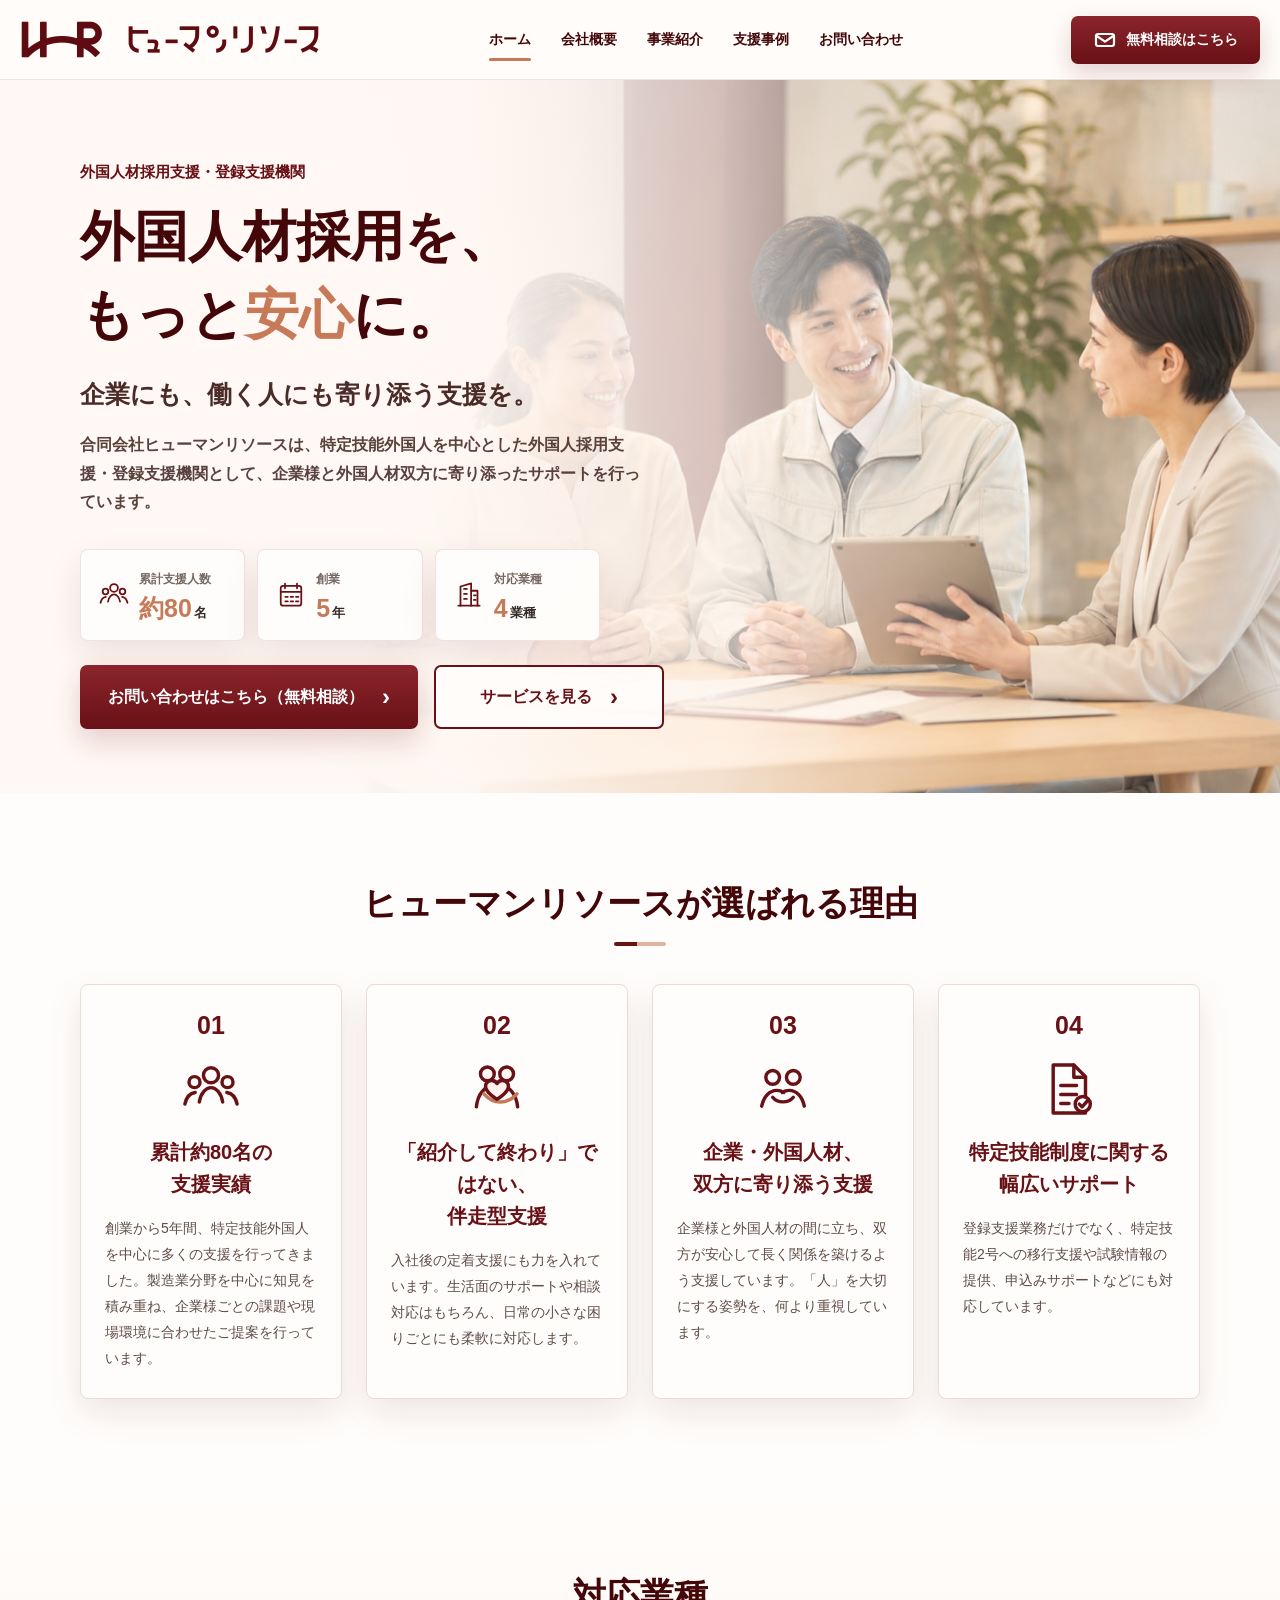
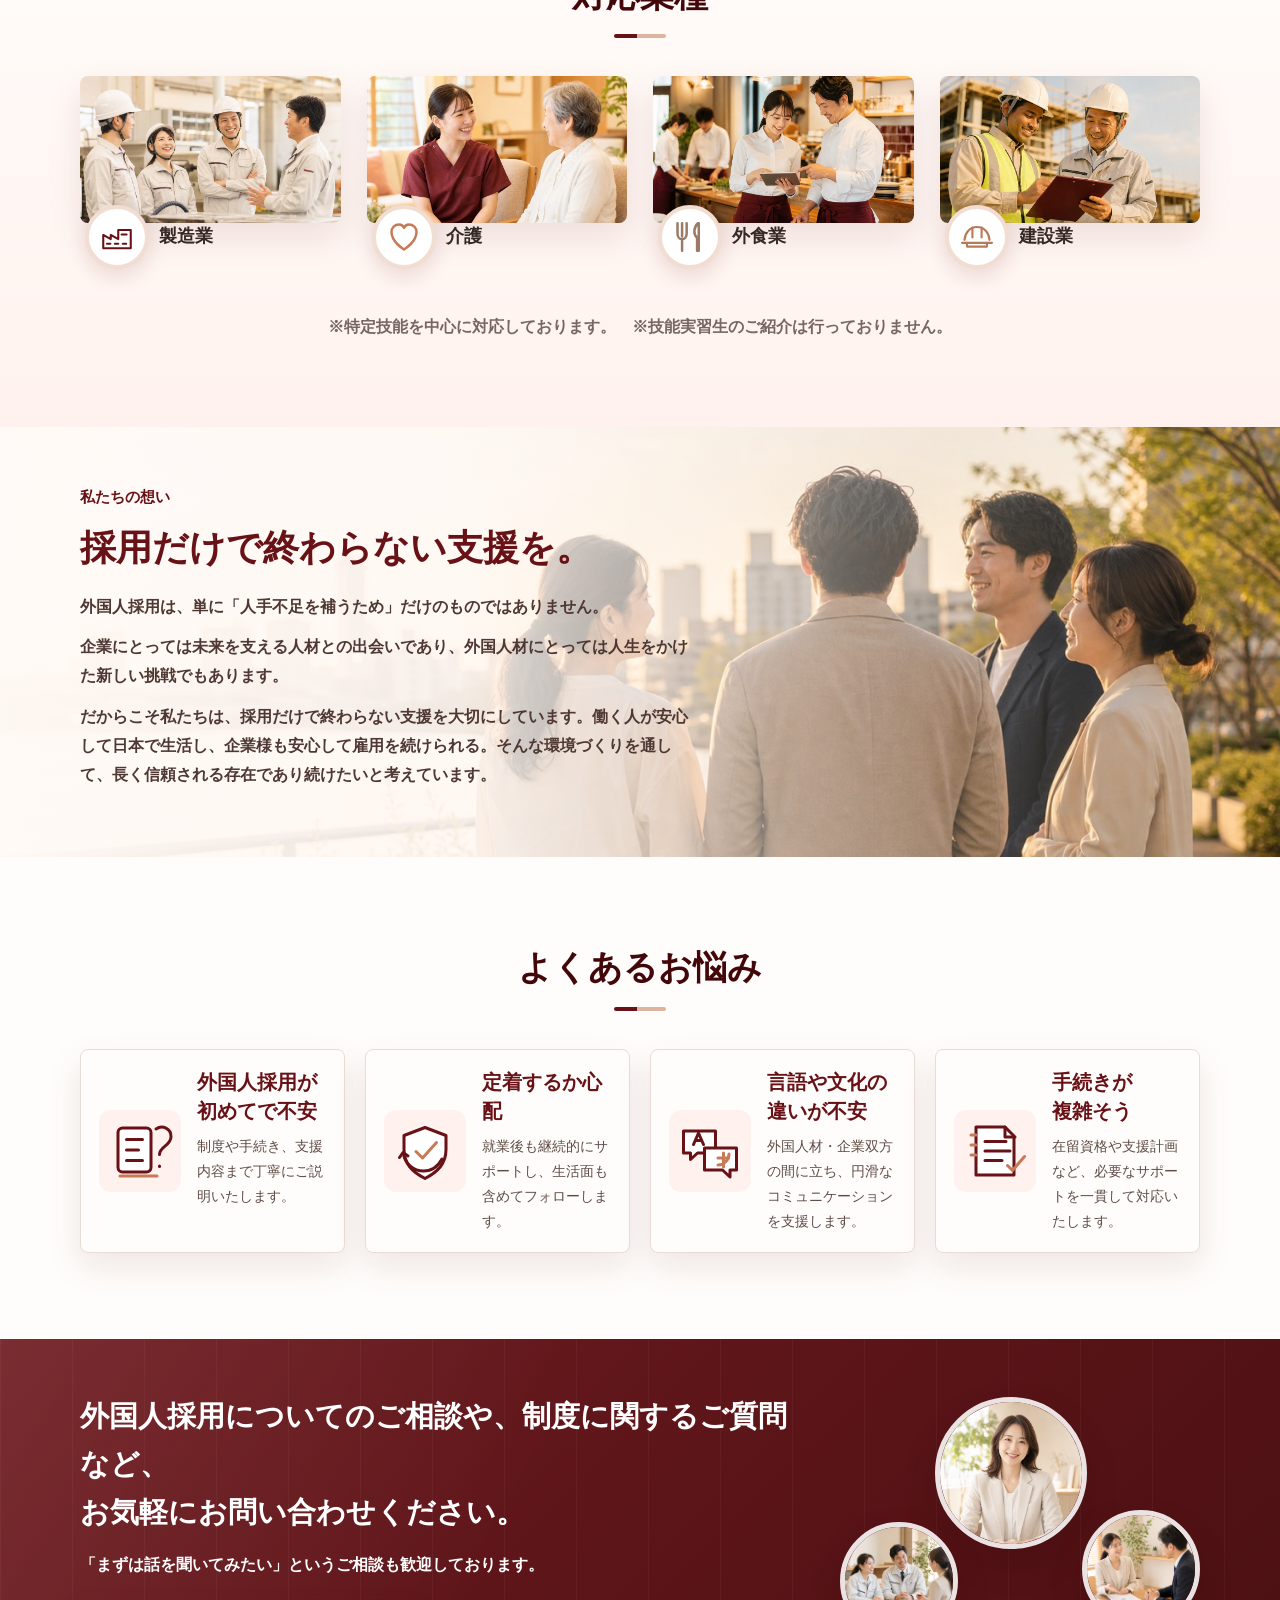
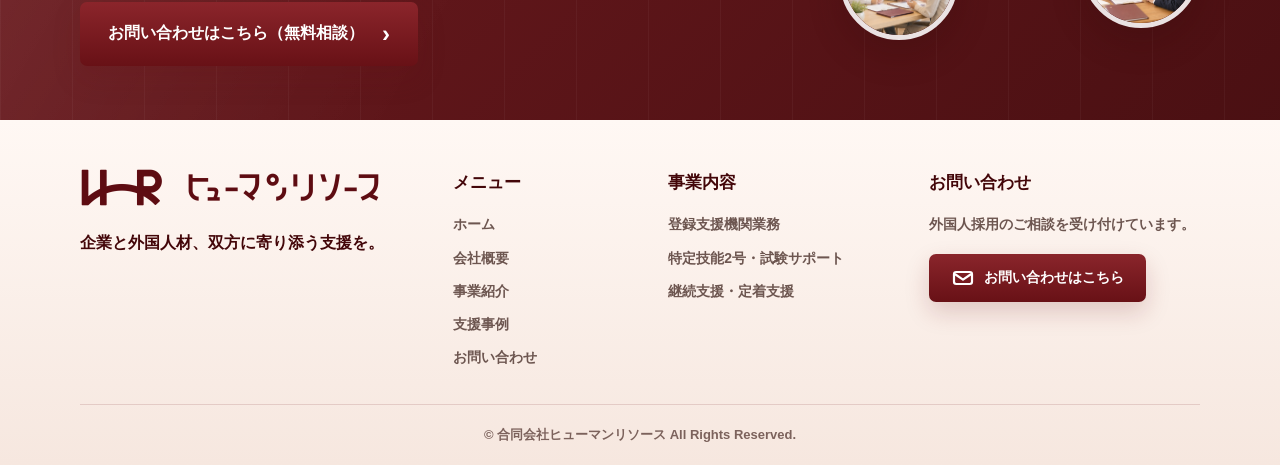
==== commit 2e131e10: "Improve mobile menu and optimize assets" ====
--- a/index.html
+++ b/index.html
@@ -13,7 +13,13 @@
       <a class="logo-link" href="index.html" aria-label="合同会社ヒューマンリソース ホーム">
         <img src="img/logo-hr.png" alt="合同会社ヒューマンリソース">
       </a>
-      <nav class="global-nav" aria-label="メインメニュー">
+      <button class="menu-toggle" type="button" aria-controls="global-nav" aria-expanded="false" data-menu-toggle>
+        <span></span>
+        <span></span>
+        <span></span>
+        <span class="sr-only">メニューを開く</span>
+      </button>
+      <nav id="global-nav" class="global-nav" aria-label="メインメニュー">
         <a class="is-active" href="index.html">ホーム</a>
         <a href="company.html">会社概要</a>
         <a href="services.html">事業紹介</a>
@@ -26,7 +32,7 @@
 
   <main>
     <section class="hero">
-      <img class="hero-image" src="img/hero.png" alt="外国人材と企業担当者が明るいオフィスで相談している様子">
+      <img class="hero-image" src="img/hero.jpg" alt="外国人材と企業担当者が明るいオフィスで相談している様子">
       <div class="hero-content">
         <p class="section-kicker">外国人材採用支援・登録支援機関</p>
         <h1>外国人材採用を、<br>もっと<span>安心</span>に。</h1>
@@ -97,19 +103,19 @@
         </div>
         <div class="industry-grid">
           <article class="industry-card">
-            <img class="industry-photo" src="img/industry-manufacturing.png" alt="製造業の現場で働くスタッフ">
+            <img class="industry-photo" src="img/industry-manufacturing.jpg" alt="製造業の現場で働くスタッフ">
             <div class="industry-label"><span><img src="img/icon-factory.svg" alt=""></span>製造業</div>
           </article>
           <article class="industry-card">
-            <img class="industry-photo" src="img/industry-care.png" alt="介護施設で利用者を支援するスタッフ">
+            <img class="industry-photo" src="img/industry-care.jpg" alt="介護施設で利用者を支援するスタッフ">
             <div class="industry-label"><span><img src="img/icon-heart.svg" alt=""></span>介護</div>
           </article>
           <article class="industry-card">
-            <img class="industry-photo" src="img/industry-food.png" alt="外食業の店舗で接客準備をするスタッフ">
+            <img class="industry-photo" src="img/industry-food.jpg" alt="外食業の店舗で接客準備をするスタッフ">
             <div class="industry-label"><span><img src="img/icon-utensils.svg" alt=""></span>外食業</div>
           </article>
           <article class="industry-card">
-            <img class="industry-photo" src="img/industry-construction.png" alt="建設現場で働くスタッフ">
+            <img class="industry-photo" src="img/industry-construction.jpg" alt="建設現場で働くスタッフ">
             <div class="industry-label"><span><img src="img/icon-hardhat.svg" alt=""></span>建設業</div>
           </article>
         </div>
@@ -118,7 +124,7 @@
     </section>
 
     <section class="message-band">
-      <img src="img/message-banner.png" alt="多様な人々が肩を寄せ合い街を見ている様子">
+      <img src="img/message-banner.jpg" alt="多様な人々が肩を寄せ合い街を見ている様子">
       <div class="message-content">
         <p class="section-kicker">私たちの想い</p>
         <h2>採用だけで終わらない支援を。</h2>
@@ -174,9 +180,9 @@
           <a class="button button-primary" href="contact.html">お問い合わせはこちら（無料相談）</a>
         </div>
         <div class="cta-photos" aria-hidden="true">
-          <img class="photo photo-large" src="img/contact-consultant.png" alt="">
-          <img class="photo photo-small photo-one" src="img/contact-workers.png" alt="">
-          <img class="photo photo-small photo-two" src="img/contact-meeting.png" alt="">
+          <img class="photo photo-large" src="img/contact-consultant.jpg" alt="">
+          <img class="photo photo-small photo-one" src="img/contact-workers.jpg" alt="">
+          <img class="photo photo-small photo-two" src="img/contact-meeting.jpg" alt="">
         </div>
       </div>
     </section>
@@ -210,5 +216,6 @@
     </div>
     <p class="copyright">© 合同会社ヒューマンリソース All Rights Reserved.</p>
   </footer>
+  <script src="js/site.js"></script>
 </body>
 </html>
--- a/css/style.css
+++ b/css/style.css
@@ -18,6 +18,7 @@
 
 html {
   scroll-behavior: smooth;
+  overflow-x: clip;
 }
 
 body {
@@ -28,6 +29,7 @@
   line-height: 1.8;
   background: #fffdfb;
   letter-spacing: 0;
+  overflow-x: clip;
 }
 
 img {
@@ -44,6 +46,17 @@
 input,
 textarea {
   font: inherit;
+}
+
+.sr-only {
+  position: absolute;
+  width: 1px;
+  height: 1px;
+  padding: 0;
+  overflow: hidden;
+  clip: rect(0, 0, 0, 0);
+  white-space: nowrap;
+  border: 0;
 }
 
 .container {
@@ -72,10 +85,13 @@
 
 .logo-link {
   flex: 0 0 auto;
+  display: block;
+  width: min(300px, 100%);
+  max-width: 100%;
 }
 
 .logo-link img {
-  width: 300px;
+  width: 100%;
   height: auto;
 }
 
@@ -113,6 +129,50 @@
 .global-nav a.is-active::after {
   opacity: 1;
   transform: scaleX(1);
+}
+
+.menu-toggle {
+  display: none;
+  align-items: center;
+  justify-content: center;
+  width: 48px;
+  height: 48px;
+  padding: 0;
+  border: 1px solid rgba(104, 17, 22, .2);
+  border-radius: 8px;
+  color: var(--blue);
+  background: #fffdfb;
+  cursor: pointer;
+  box-shadow: 0 8px 18px rgba(87, 22, 18, .08);
+}
+
+.menu-toggle span:not(.sr-only) {
+  position: absolute;
+  width: 24px;
+  height: 2px;
+  background: currentColor;
+  border-radius: 99px;
+  transition: transform .2s ease, opacity .2s ease;
+}
+
+.menu-toggle span:not(.sr-only):nth-child(1) {
+  transform: translateY(-8px);
+}
+
+.menu-toggle span:not(.sr-only):nth-child(3) {
+  transform: translateY(8px);
+}
+
+.site-header.is-menu-open .menu-toggle span:not(.sr-only):nth-child(1) {
+  transform: rotate(45deg);
+}
+
+.site-header.is-menu-open .menu-toggle span:not(.sr-only):nth-child(2) {
+  opacity: 0;
+}
+
+.site-header.is-menu-open .menu-toggle span:not(.sr-only):nth-child(3) {
+  transform: rotate(-45deg);
 }
 
 .header-cta,
@@ -133,33 +193,11 @@
 }
 
 .mail-icon {
-  position: relative;
-  width: 18px;
-  height: 13px;
-  border: 2px solid currentColor;
-  border-radius: 2px;
+  display: inline-block;
+  width: 24px;
+  height: 24px;
   flex: 0 0 auto;
-}
-
-.mail-icon::before,
-.mail-icon::after {
-  position: absolute;
-  top: 0;
-  width: 12px;
-  height: 2px;
-  background: currentColor;
-  content: "";
-  transform-origin: top left;
-}
-
-.mail-icon::before {
-  left: 0;
-  transform: rotate(34deg);
-}
-
-.mail-icon::after {
-  right: -2px;
-  transform: rotate(146deg);
+  background: url("../img/icon-mail.svg") center / contain no-repeat;
 }
 
 .hero {
@@ -627,7 +665,7 @@
   color: var(--white);
   background:
     linear-gradient(100deg, rgba(67, 6, 9, .96), rgba(104, 17, 22, .82)),
-    url("../img/hero.png") center right / cover;
+    url("../img/hero.jpg") center right / cover;
 }
 
 .page-hero h1 {
@@ -1098,27 +1136,77 @@
   .cta-inner,
   .footer-inner,
   .copyright {
-    width: min(100% - 28px, 1120px);
+    width: min(100% - 40px, 1120px);
   }
 
   .header-inner {
+    display: grid;
+    grid-template-columns: minmax(0, 1fr) 48px;
+    align-items: center;
     gap: 12px;
+    padding: 12px 0;
   }
 
   .logo-link img {
-    width: min(320px, 100%);
+    width: 100%;
+  }
+
+  .menu-toggle {
+    position: relative;
+    display: inline-flex;
+    justify-self: end;
   }
 
   .header-cta {
+    display: none;
+    grid-column: 1 / -1;
+    order: 4;
     width: 100%;
   }
 
   .global-nav {
+    display: none;
+    grid-column: 1 / -1;
+    order: 3;
+    width: 100%;
+    overflow: visible;
+    flex-direction: column;
+    align-items: stretch;
     justify-content: flex-start;
-    overflow-x: auto;
-    flex-wrap: nowrap;
-    padding-bottom: 4px;
-    font-size: 13px;
+    gap: 0;
+    padding: 8px 0;
+    color: var(--blue-dark);
+    font-size: 15px;
+    background: #fffdfb;
+    border: 1px solid rgba(104, 17, 22, .14);
+    border-radius: 8px;
+    box-shadow: var(--shadow);
+  }
+
+  .site-header.is-menu-open .global-nav {
+    display: flex;
+  }
+
+  .site-header.is-menu-open .header-cta {
+    display: inline-flex;
+  }
+
+  .global-nav a {
+    padding: 12px 16px;
+    border-bottom: 1px solid rgba(104, 17, 22, .08);
+  }
+
+  .global-nav a:last-child {
+    border-bottom: 0;
+  }
+
+  .global-nav a.is-active {
+    color: var(--blue);
+    background: #fff2ee;
+  }
+
+  .global-nav a::after {
+    display: none;
   }
 
   .hero {
